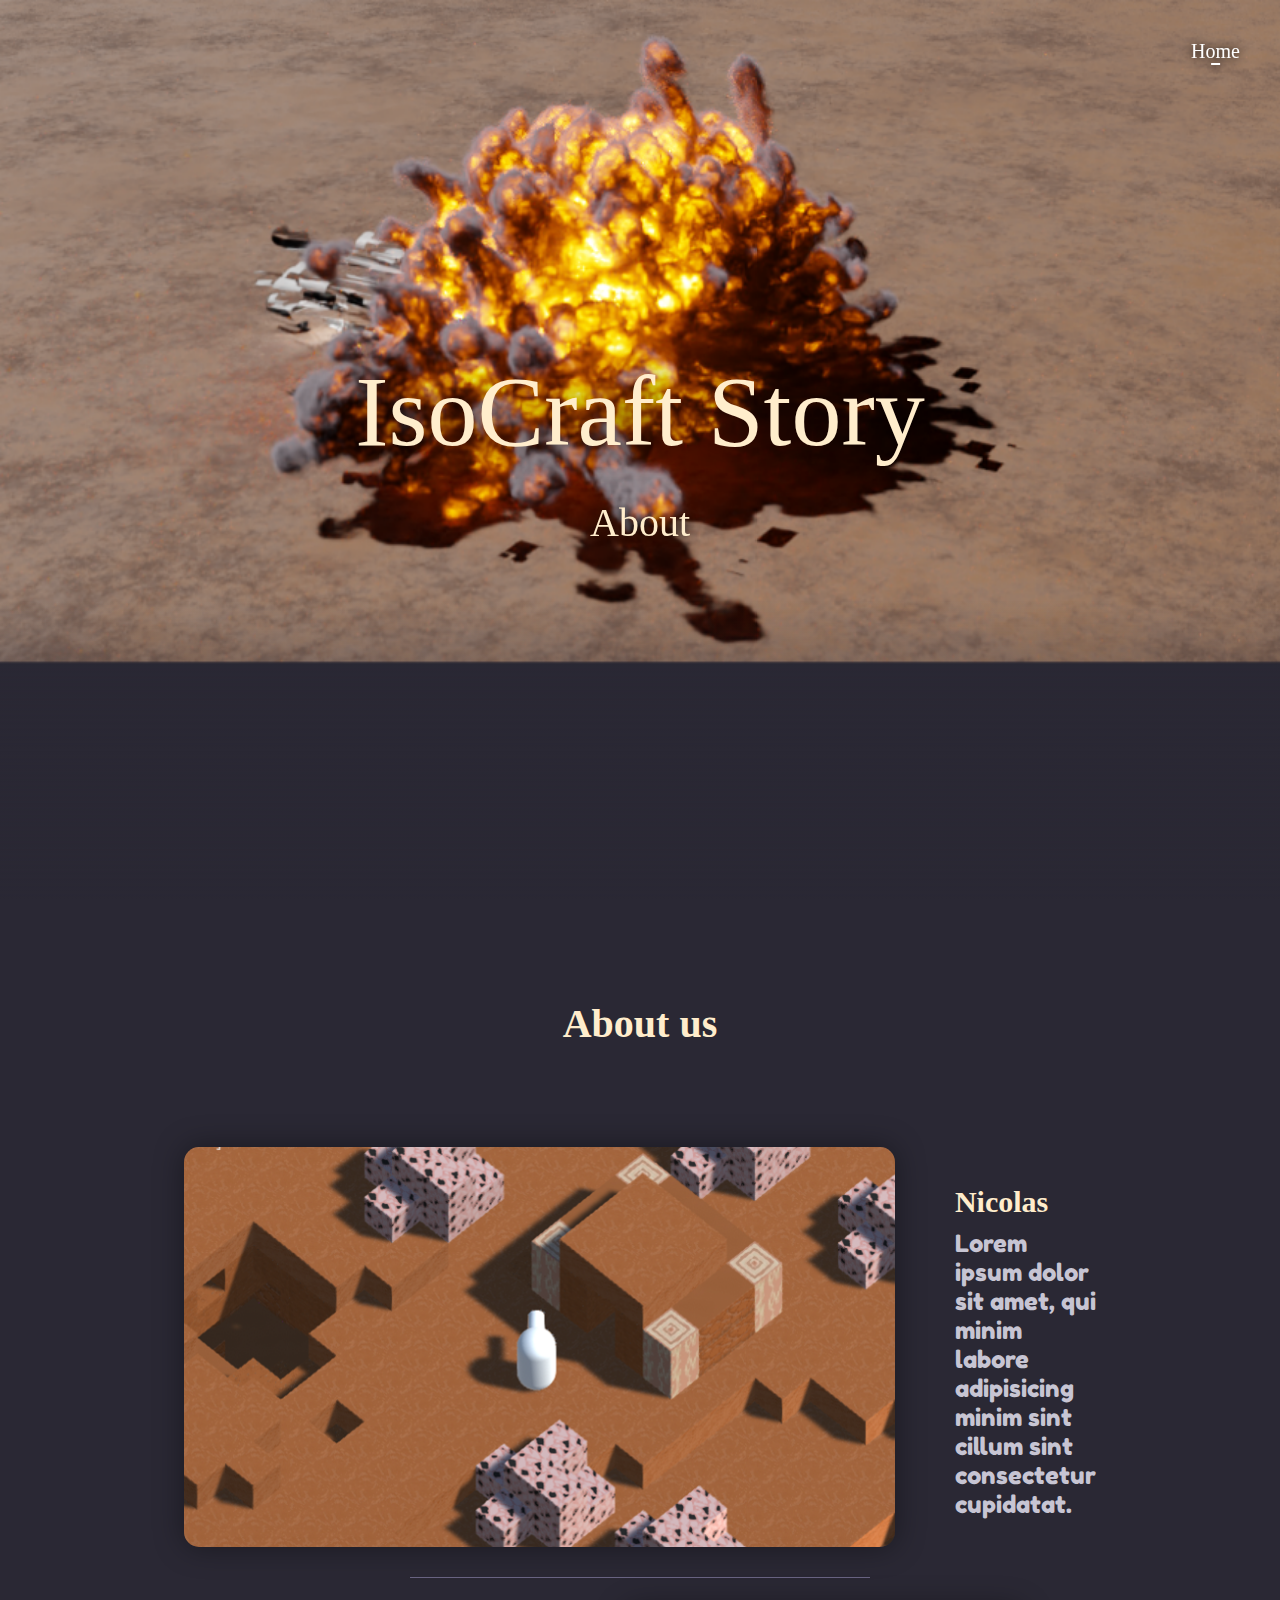
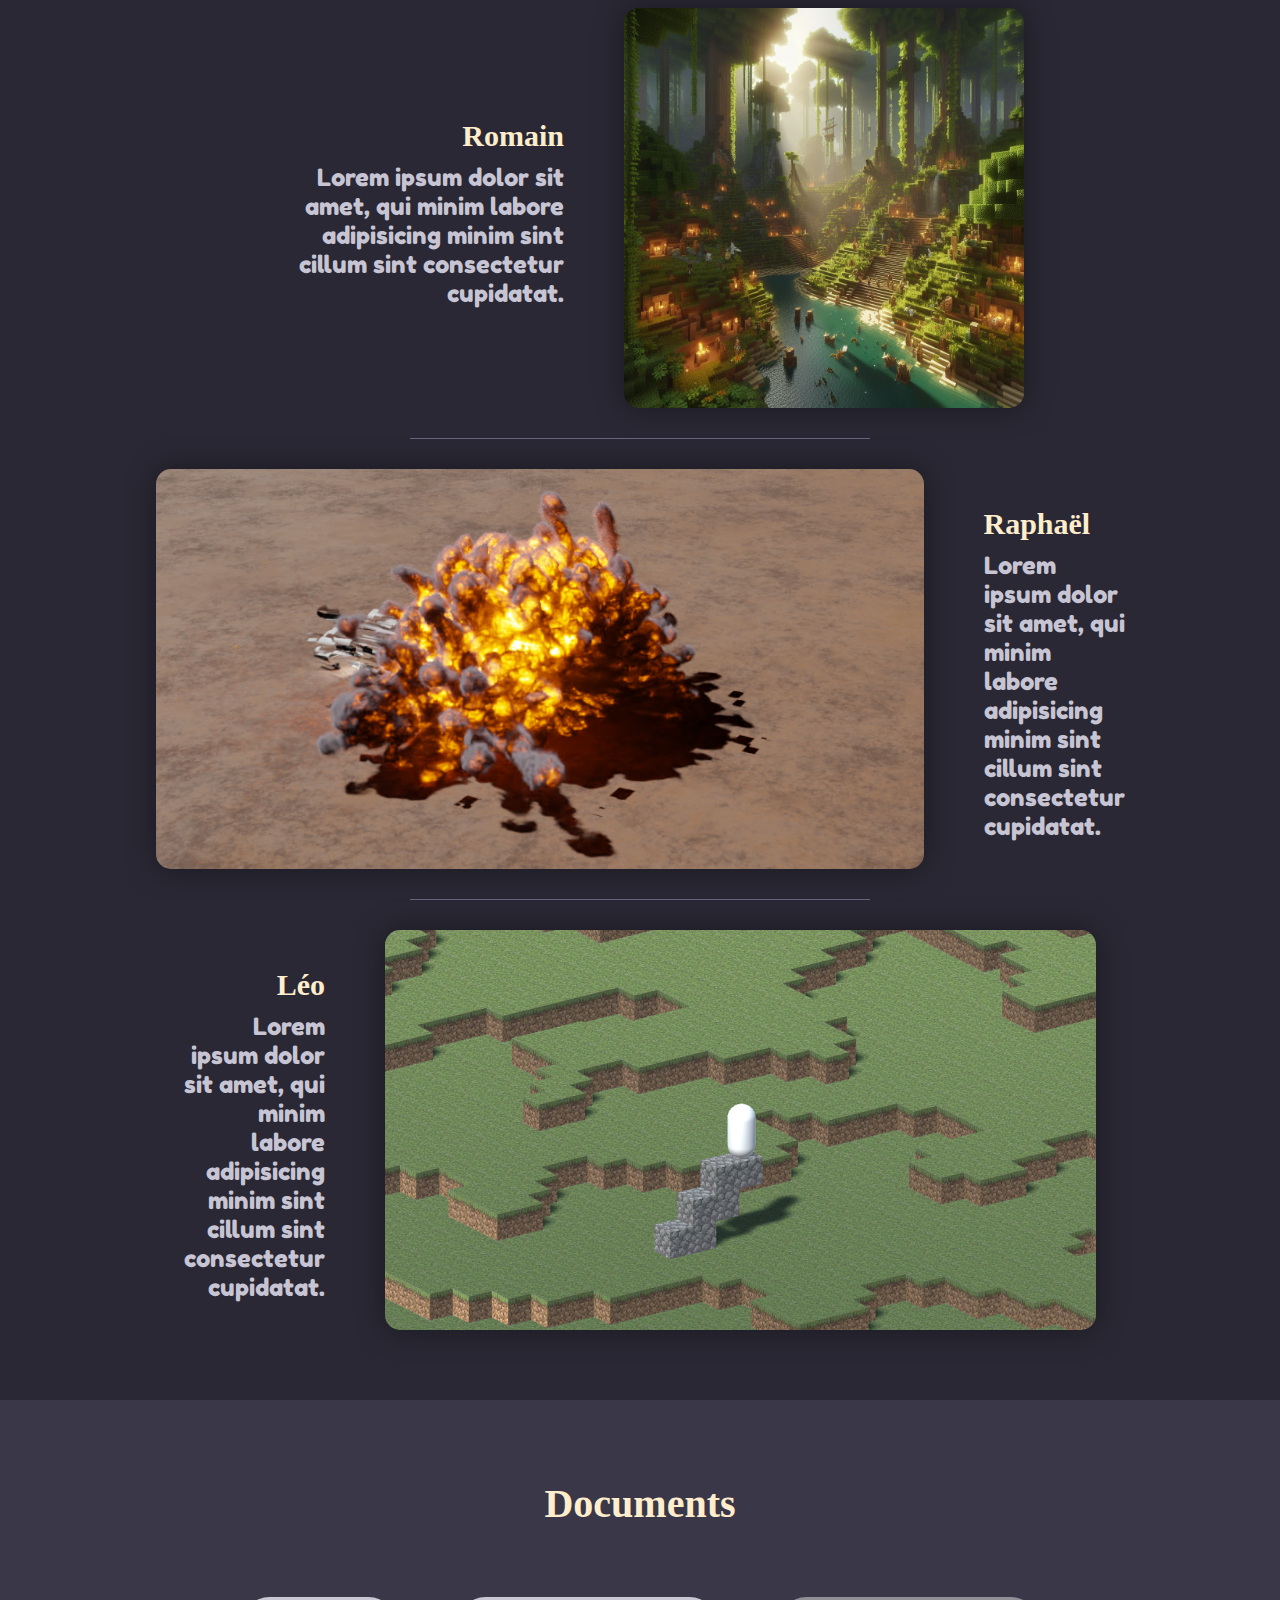
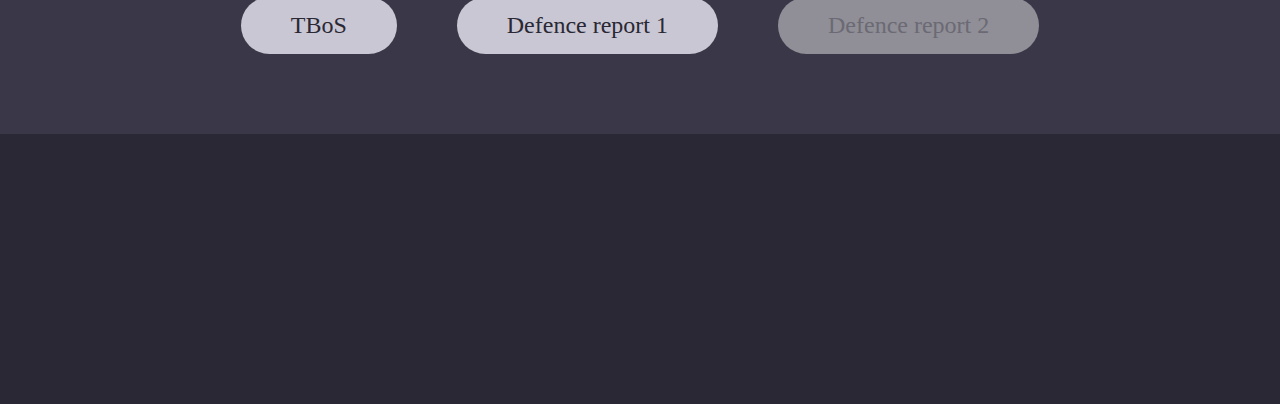
==== about/index.html @ 94fa9773 "BETA 0.1 - added About, visual enhancements" ====
<html>
	<head>
		<title>IsoCraft Story - About</title>
		<script src="../script.js?v=B0.1"></script>
		<link rel="stylesheet" href="../style.css?v=B0.1">
	</head>
	
	<body onload="javascript:init()">
		<div id="title">
			<h1>IsoCraft Story</h1>
			<h2>About</h2>
			<div id="slide">
				<div id="left"><img src="../images/cutscene.png"></div>
				<div id="right"></div>
			</div>
		</div>
		<div id="menu">
			<a href="..">Home</a>
		</div>
		<div id="main">
			<div id="slide-cover"></div>
			<h3>About us</h3>
			<div class="flex">
				<div><img src="../images/isofight.png"></div>
				<p><strong>Nicolas</strong>Lorem ipsum dolor sit amet, qui minim labore adipisicing minim sint cillum sint consectetur cupidatat.</p>
			</div>
			<div class="line"></div>
			<div class="flex">
				<p class="right"><strong>Romain</strong>Lorem ipsum dolor sit amet, qui minim labore adipisicing minim sint cillum sint consectetur cupidatat.</p>
				<div><img src="../images/oakboka.png"></div>
			</div>
			<div class="line"></div>
			<div class="flex">
				<div><img src="../images/cutscene.png"></div>
				<p><strong>Raphaël</strong>Lorem ipsum dolor sit amet, qui minim labore adipisicing minim sint cillum sint consectetur cupidatat.</p>
			</div>
			<div class="line"></div>
			<div class="flex">
				<p class="right"><strong>Léo</strong>Lorem ipsum dolor sit amet, qui minim labore adipisicing minim sint cillum sint consectetur cupidatat.</p>
				<div><img src="../images/surface.png"></div>
			</div>

			<div class="lighter">
				<h4>Documents</h4>
				<div class="flex">
					<a href="../documents/tbos.pdf" class="button">TBoS</a>
					<a href="../documents/defense1.pdf" class="button">Defence report 1</a>
					<a href="../documents/defense1.pdf" class="button disabled">Defence report 2</a>
				</div>
			</div>

			<div id="margin"></div>
		</div>
	</body>
</html>
---- style.css ----
@font-face {
	font-family: "times";
	src: url("fonts/times new roman.ttf");
}

@font-face {
	font-family: "black";
	src: url("fonts/Rounds Black.otf");
}

@font-face {
	font-family: "fredoka";
	src: url("fonts/FredokaOne-Regular.ttf");
}

html, body {
	margin: 0;
	padding: 0;
	width: 100%;
	height: 100%;

	background-color: #2a2834;
	color: #ffedcc;
}

body {
	position: absolute;
	z-index: -2;
}

#title {
	position: relative;
	display: flex;
	flex-direction: column;
	align-items: center;
	justify-content: center;
	gap: 30px;

	width: var(--W);
	height: var(--H);
}

#slide {
	position: fixed;
	z-index: -1;
	top: 0;
	left: 0;

	display: flex;
	width: 100%;
	height: 100%;
}

#left, #right {
	width: 100%;
	flex-shrink: 0;
}

#slide img {
	width: 100%;
}

#slide-cover {
	position: relative;
	width: var(--W);
	height: 300px;
	top: 0;
	left: 0;
	transform: translate(calc(0px - var(--margin)), calc(-50px - 100%));

	background-image: linear-gradient(rgba(0, 0, 0, 0), #2a2834);
}

#bank {
	display: none;
}

h1, h2 {
	margin: 0;

	text-align: center;
	font-weight: 100;
}

h1 {
	filter: drop-shadow(0 0 20px black);

	font-family: "black";
	font-size: 100px;
}

h2 {
	filter: drop-shadow(0 0 5px black);

	font-family: "times";
	font-size: 40px;
}

#menu {
	filter: drop-shadow(0 0 5px black);

	position: fixed;
	top: 0;
	right: 0;

	display: flex;
	gap: 40px;

	margin: 40px;
}

#menu>a {
	display: block;

	font-family: "black";
	font-size: 20px;

	color: white;
	text-decoration: none;
}

#menu>a::after {
	position: relative;
	display: block;
	left: 50%;
	bottom: 0;
	transform: translateX(-50%);

	transition: 0.25s width ease-out;
	content: "";
	border-bottom: 2px solid white;
	width: 20%;
}

#menu>a:hover::after {
	width: 80%;
}

#menu>a:active::after {
	width: 100%;
}

#main {
	position: absolute;

	width: calc(100% - calc(var(--margin) * 2));
	min-height: var(--H);
	padding: 50px var(--margin);

	background-color: #2a2834;
}

.lighter {
	width: calc(100% + calc(var(--margin) * 2));
	margin: 70px 0;
	padding: 80px 0;
	transform: translateX(calc(0px - var(--margin)));

	background-color: #3a3748;
}

h3, h4 {
	font-family: "black";
	font-size: 40px;
	text-align: center;
}

h3 {
	margin: -250px 0 100px 0;
}

h4 {
	margin: 0;
}

#main div.flex {
	display: flex;
	justify-content: center;
	align-items: center;

	gap: 60px;
}

p {
	color: #c7c5d3;
	font-family: "fredoka";
	font-size: 24px;
}

strong {
	display: block;
	width: 100%;
	text-align: left;
	margin: 10px 0;

	font-family: "times";
	font-size: 30px;
	color: #ffedcc;
}

p.right, p.right strong {
	text-align: right;
}

#main div.flex div:has(img) {
	display: flex;
	justify-content: center;

	max-width: -webkit-fill-available;
	flex-shrink: 0;
	overflow: hidden;

	border-radius: 15px;
	box-shadow: 0 0 30px rgba(0, 0, 0, 0.4);
}

#main div.flex img {
	height: 400px;
}

div.line {
	margin: 30px 20%;
	border-bottom: 1px solid #696482;
}

a.button {
	transition: 0.15s border-radius ease-out, 0.07s background-color linear;

	margin-top: 70px;
	padding: 15px 50px;

	border-radius: 30px;
	background-color: #c9c7d3;
	color: #2a2834;

	font-family: "black";
	font-size: 24px;
	text-align: center;
	text-decoration: none;
}

a.button:not(.disabled):hover {
	border-radius: 20px;
	background-color: #e3e2e9;
}

a.button.disabled {
	color: #6b6a74;
	background-color: #908f97;
}

#margin {
	height: 150px;
}
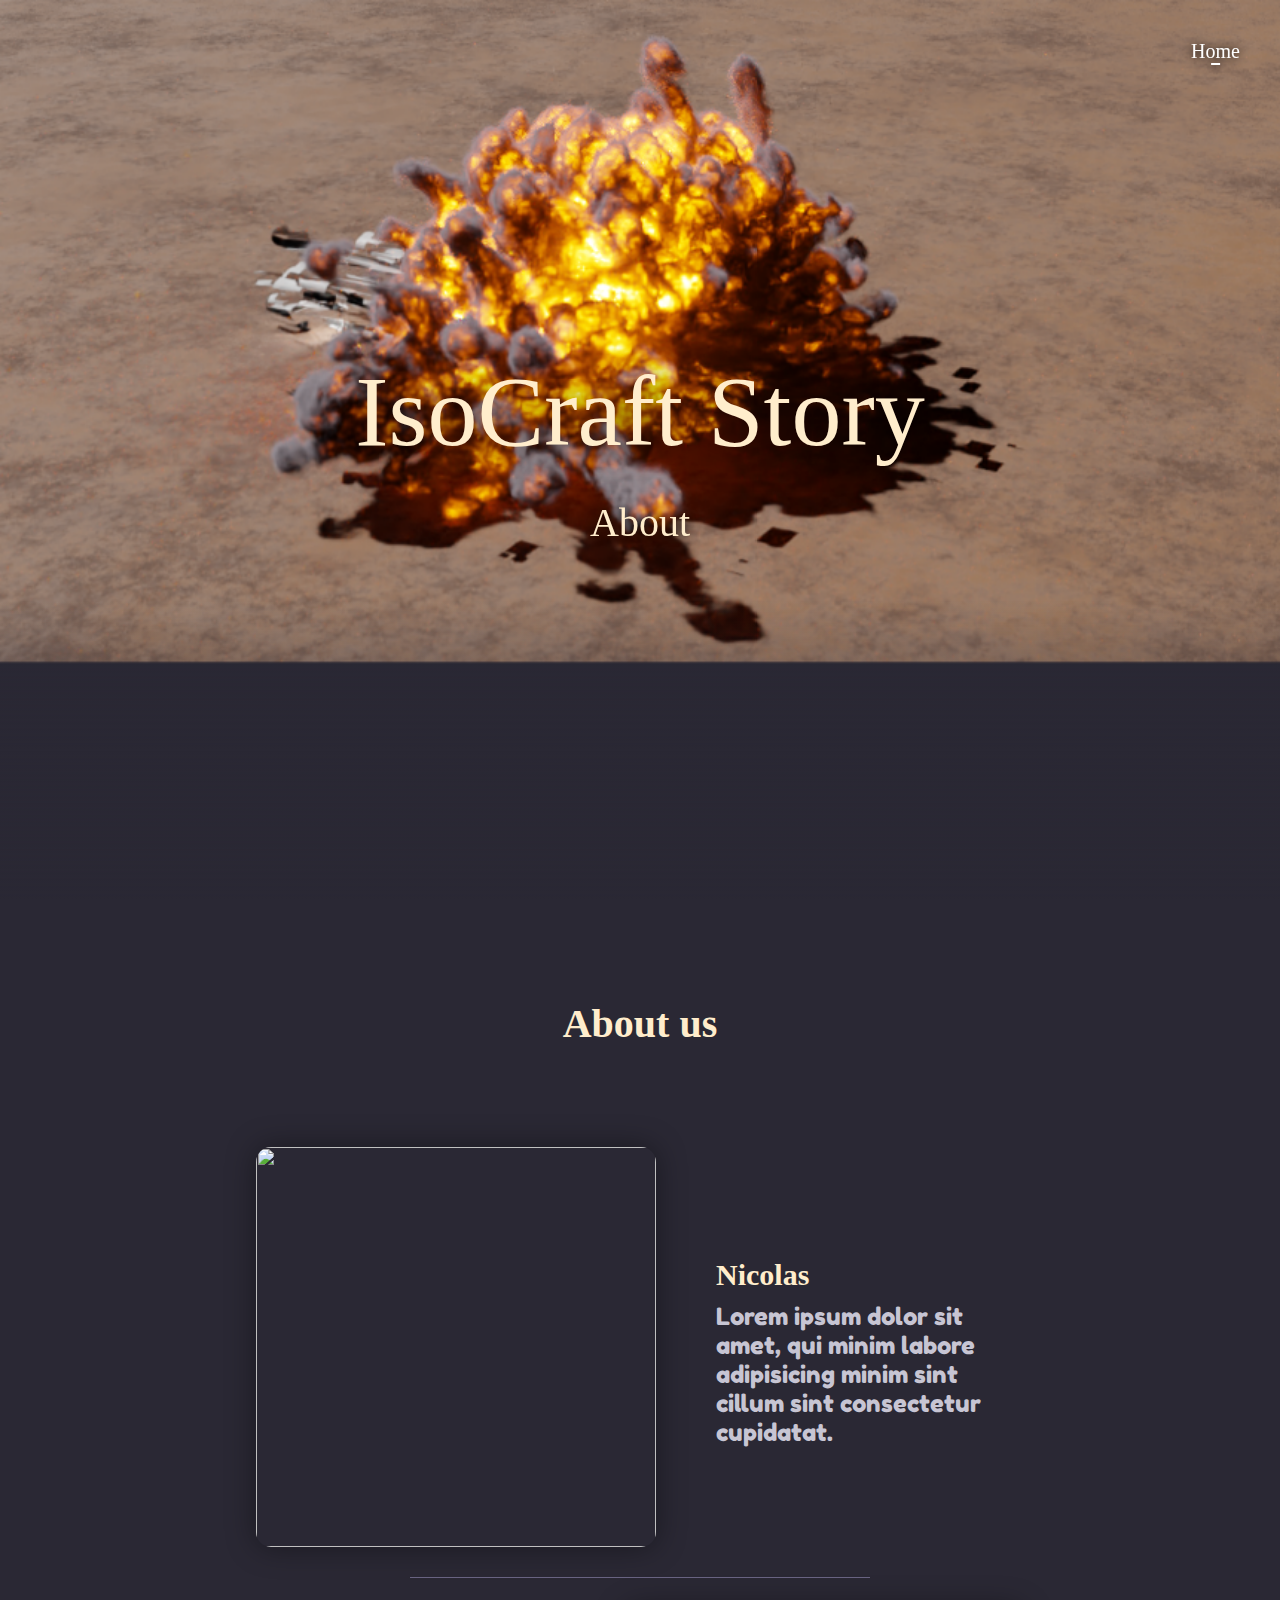
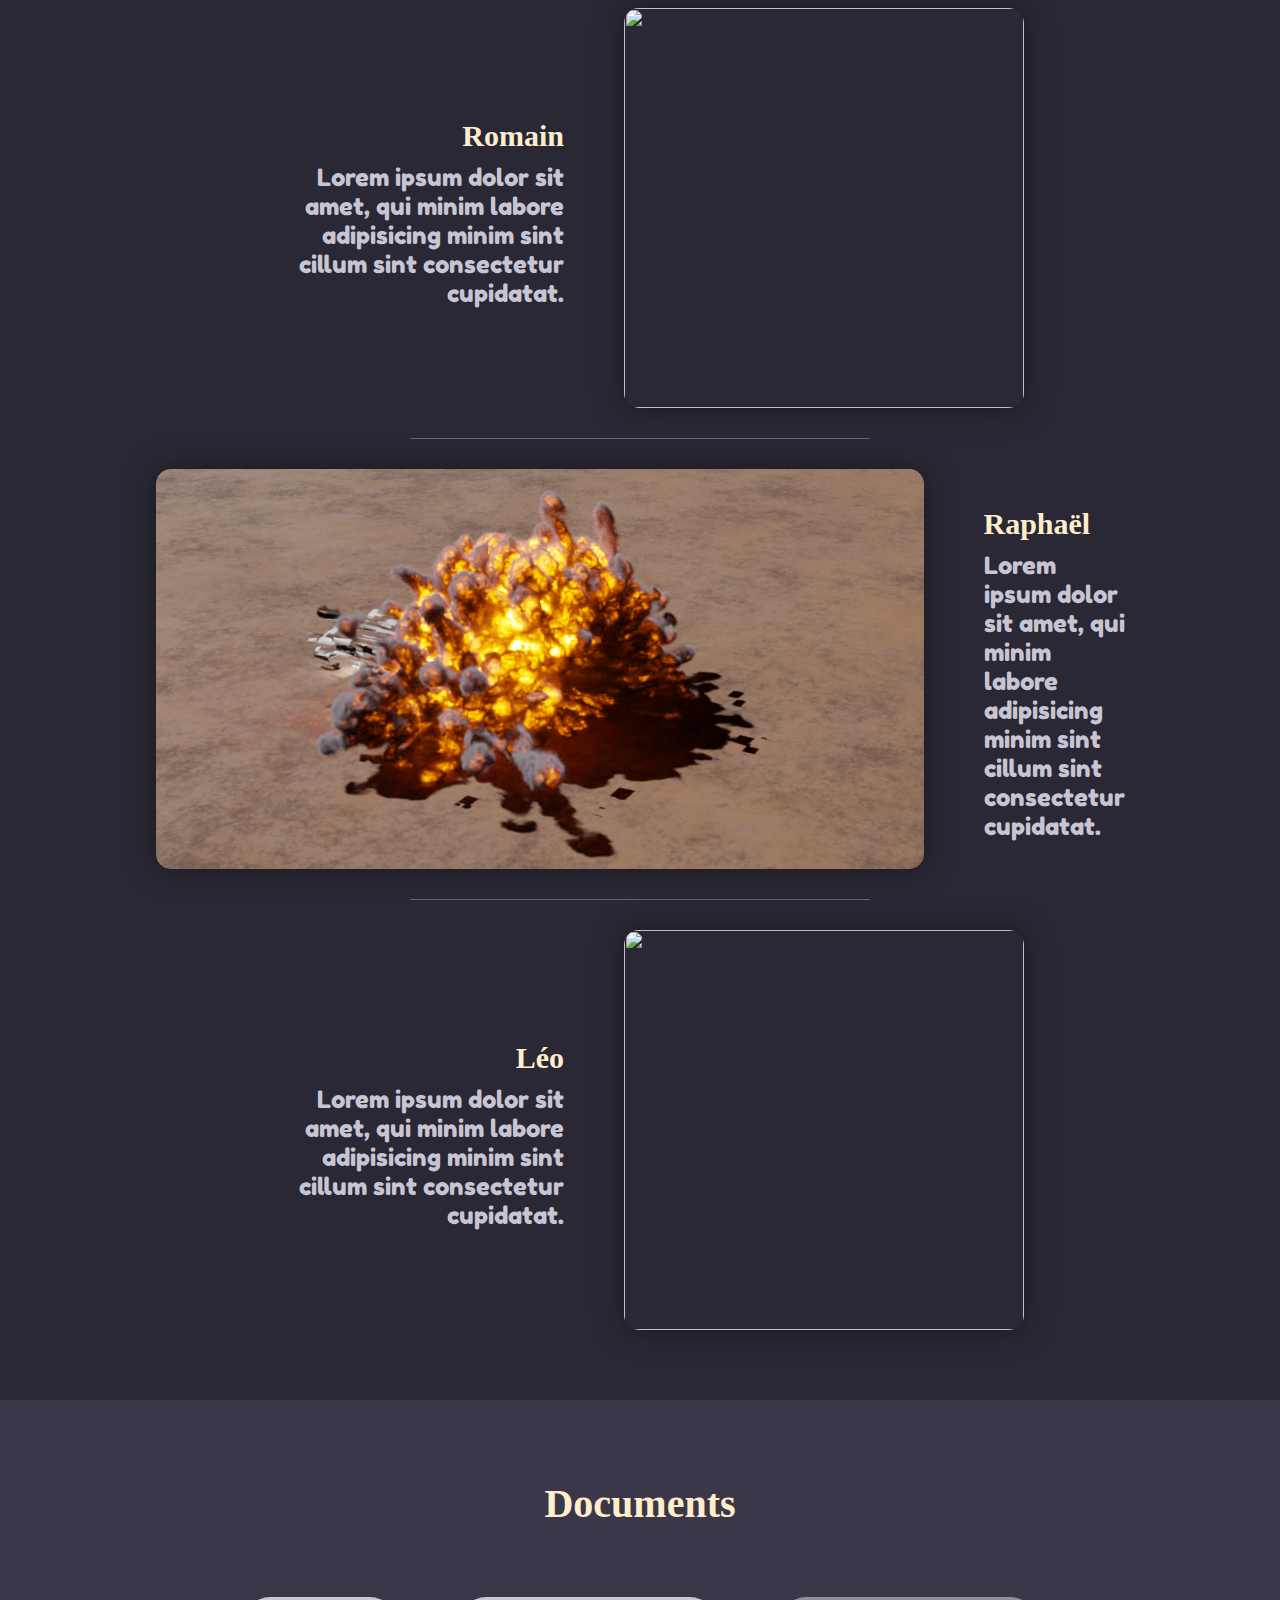
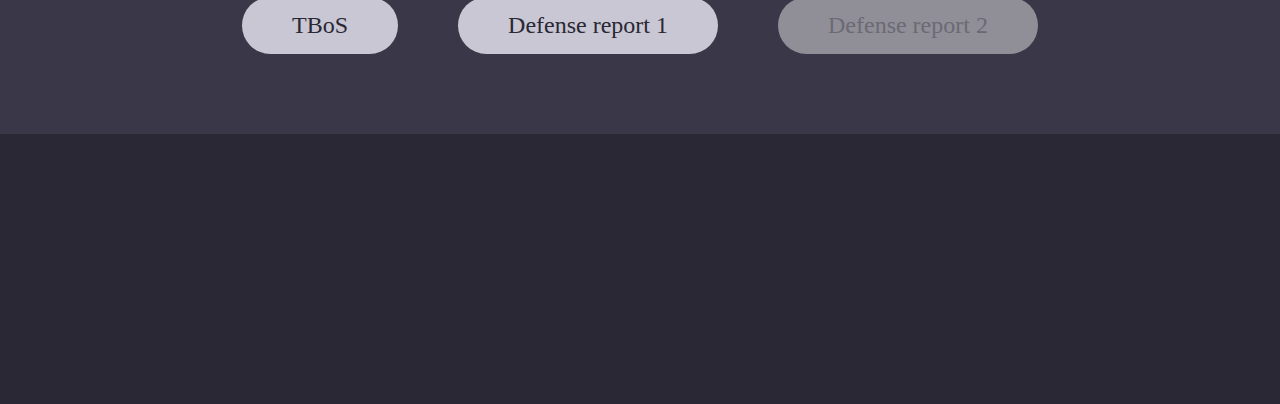
==== commit 088f2a80: "New images, text" ====
--- a/about/index.html
+++ b/about/index.html
@@ -44,8 +44,8 @@
 				<h4>Documents</h4>
 				<div class="flex">
 					<a href="../documents/tbos.pdf" class="button">TBoS</a>
-					<a href="../documents/defense1.pdf" class="button">Defence report 1</a>
-					<a href="../documents/defense1.pdf" class="button disabled">Defence report 2</a>
+					<a href="../documents/defense1.pdf" class="button">Defense report 1</a>
+					<a class="button disabled">Defense report 2</a>
 				</div>
 			</div>
 
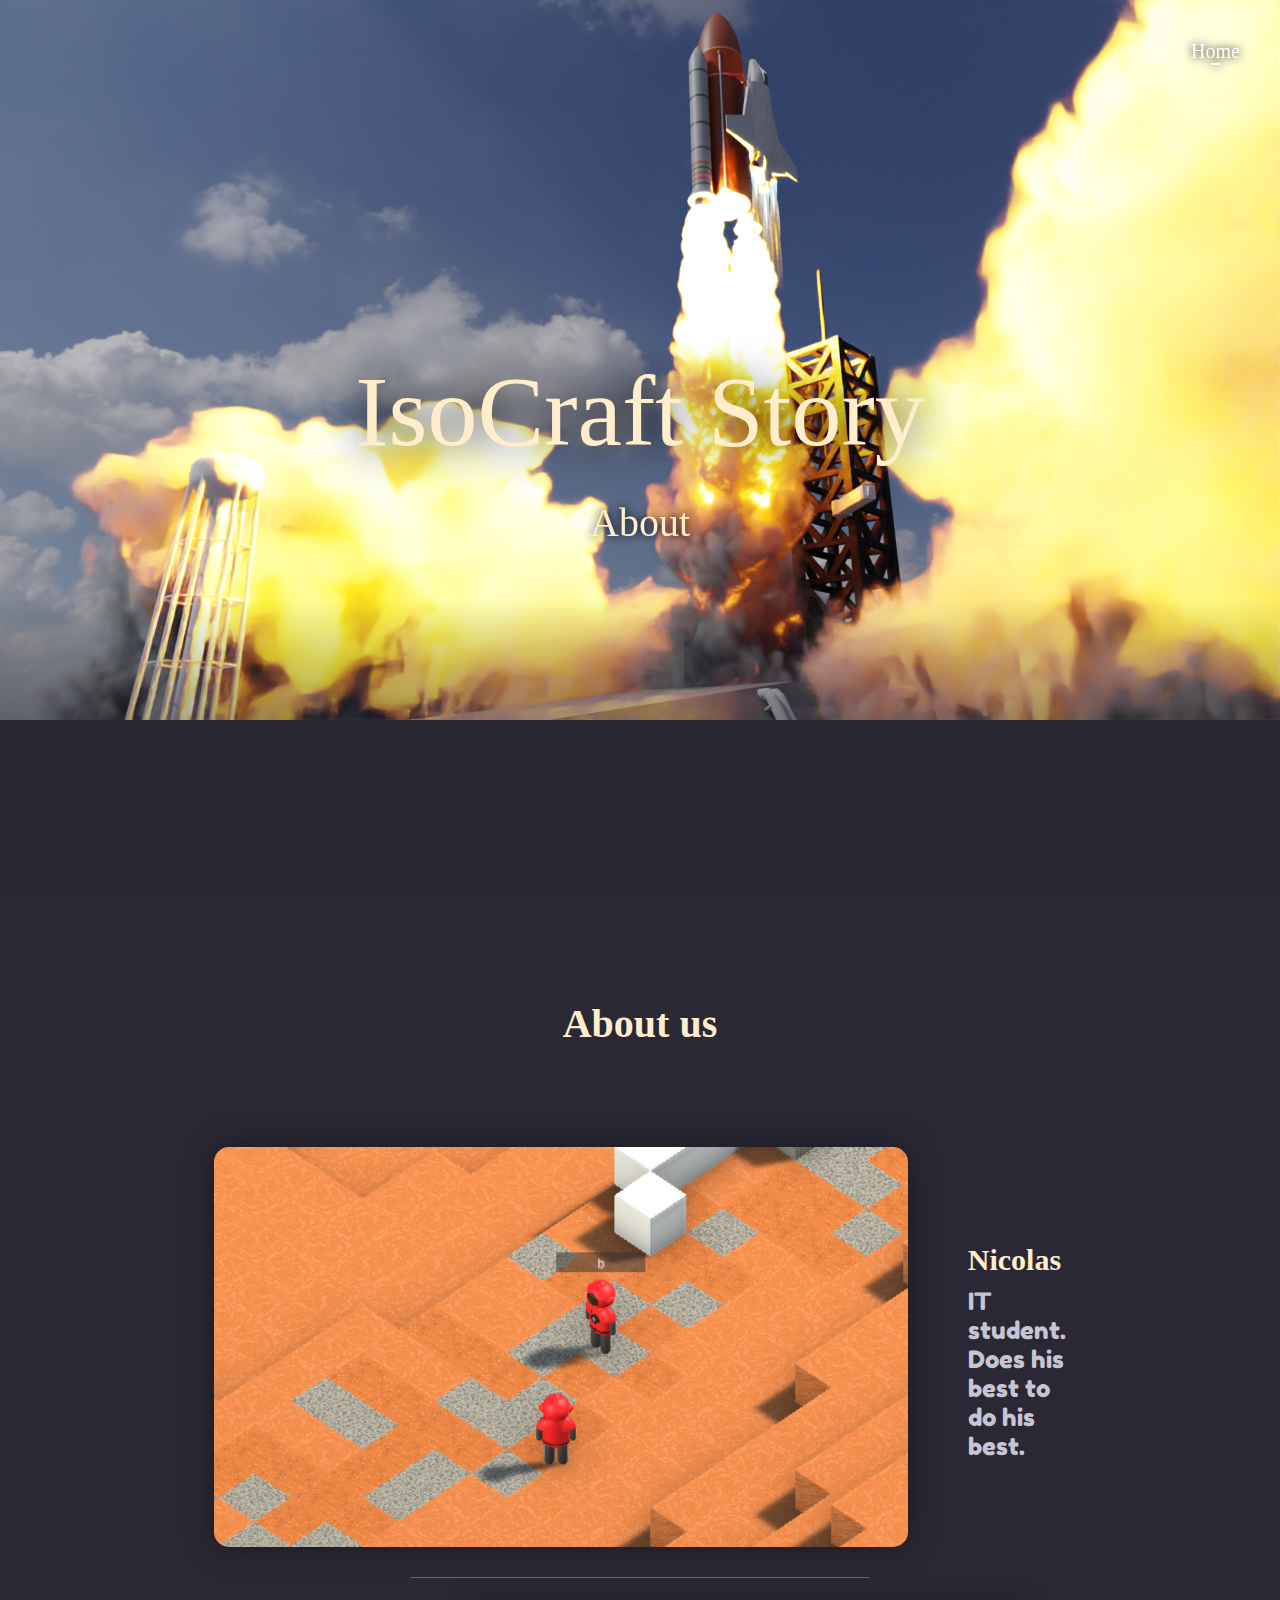
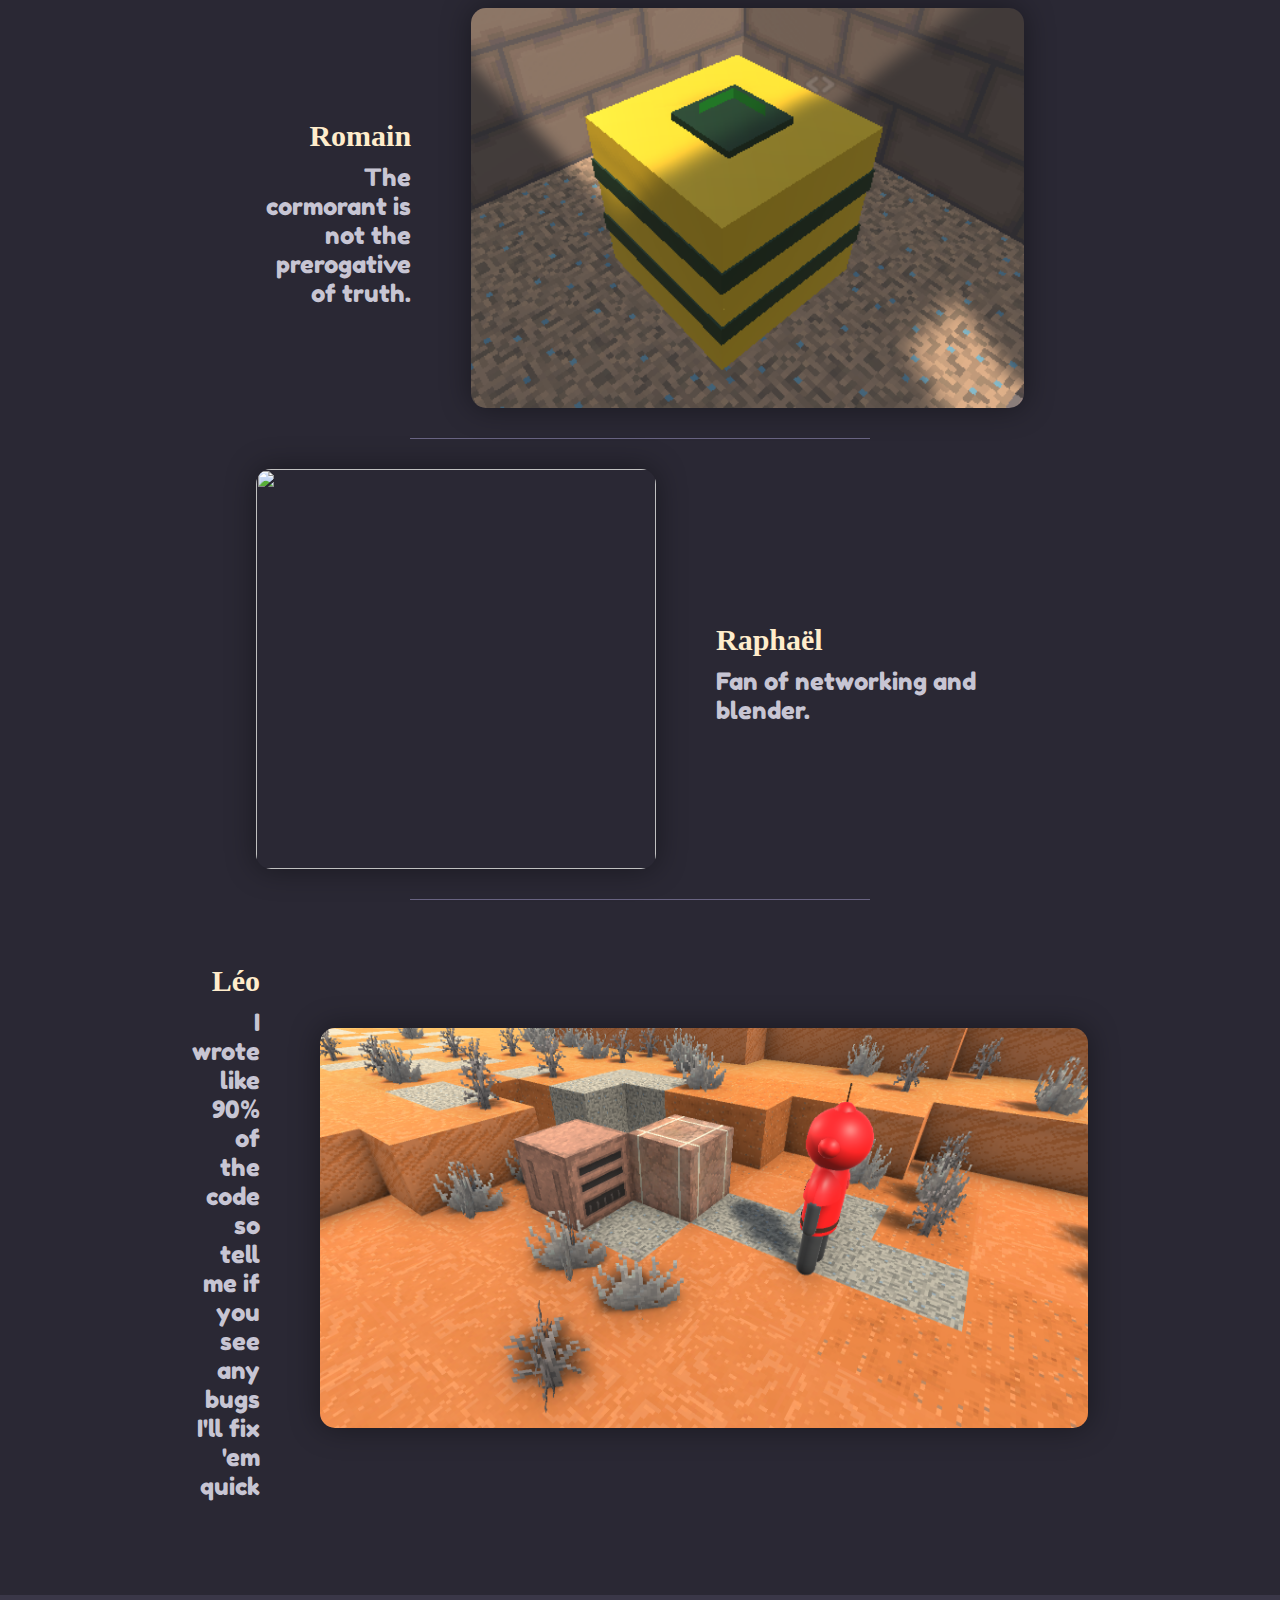
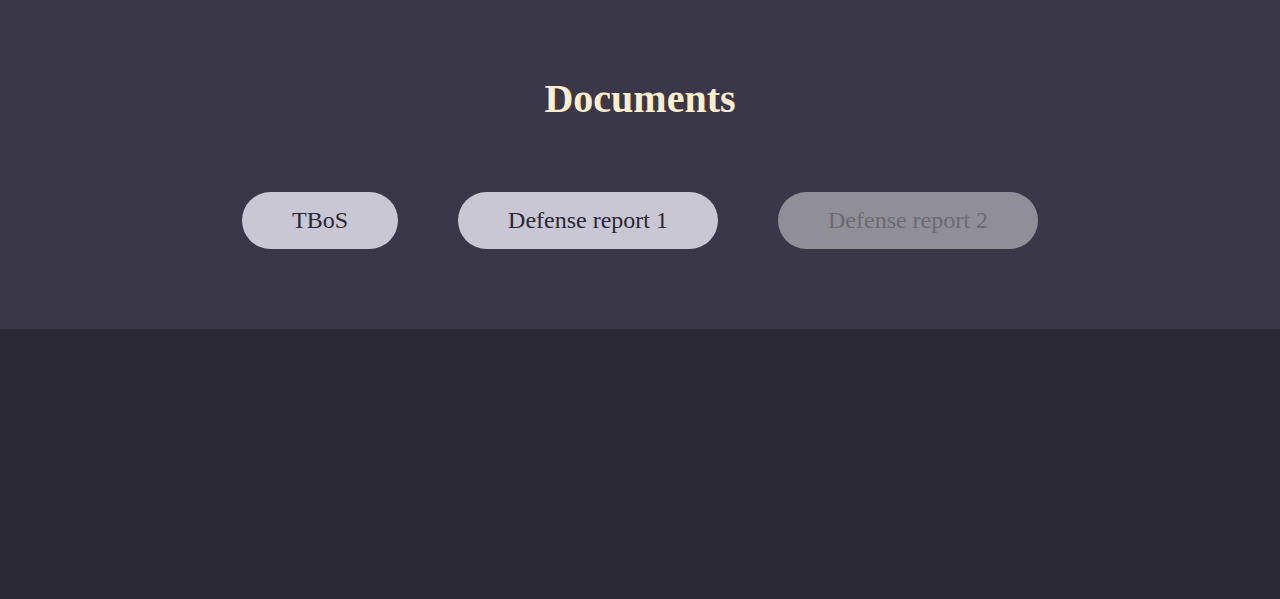
==== commit 415d3fb5: "Added last members descriptions, version bump" ====
--- a/about/index.html
+++ b/about/index.html
@@ -1,8 +1,8 @@
 <html>
 	<head>
 		<title>IsoCraft Story - About</title>
-		<script src="../script.js?v=B0.1"></script>
-		<link rel="stylesheet" href="../style.css?v=B0.1">
+		<script src="../script.js?v=B0.2.1.1"></script>
+		<link rel="stylesheet" href="../style.css?v=B0.2.1.1">
 	</head>
 	
 	<body onload="javascript:init()">
@@ -10,7 +10,7 @@
 			<h1>IsoCraft Story</h1>
 			<h2>About</h2>
 			<div id="slide">
-				<div id="left"><img src="../images/cutscene.png"></div>
+				<div id="left"><img src="../images/liftoff.png"></div>
 				<div id="right"></div>
 			</div>
 		</div>
@@ -21,23 +21,23 @@
 			<div id="slide-cover"></div>
 			<h3>About us</h3>
 			<div class="flex">
-				<div><img src="../images/isofight.png"></div>
-				<p><strong>Nicolas</strong>Lorem ipsum dolor sit amet, qui minim labore adipisicing minim sint cillum sint consectetur cupidatat.</p>
+				<div><img src="../images/multi.png"></div>
+				<p><strong>Nicolas</strong>IT student. Does his best to do his best.</p>
 			</div>
 			<div class="line"></div>
 			<div class="flex">
-				<p class="right"><strong>Romain</strong>Lorem ipsum dolor sit amet, qui minim labore adipisicing minim sint cillum sint consectetur cupidatat.</p>
-				<div><img src="../images/oakboka.png"></div>
+				<p class="right"><strong>Romain</strong>The cormorant is not the prerogative of truth.</p>
+				<div><img src="../images/chest.png"></div>
 			</div>
 			<div class="line"></div>
 			<div class="flex">
-				<div><img src="../images/cutscene.png"></div>
-				<p><strong>Raphaël</strong>Lorem ipsum dolor sit amet, qui minim labore adipisicing minim sint cillum sint consectetur cupidatat.</p>
+				<div><img src="../images/crash.png"></div>
+				<p><strong>Raphaël</strong>Fan of networking and blender.</p>
 			</div>
 			<div class="line"></div>
 			<div class="flex">
-				<p class="right"><strong>Léo</strong>Lorem ipsum dolor sit amet, qui minim labore adipisicing minim sint cillum sint consectetur cupidatat.</p>
-				<div><img src="../images/surface.png"></div>
+				<p class="right"><strong>Léo</strong>I wrote like 90% of the code so tell me if you see any bugs I'll fix 'em quick</p>
+				<div><img src="../images/craft.png"></div>
 			</div>
 
 			<div class="lighter">
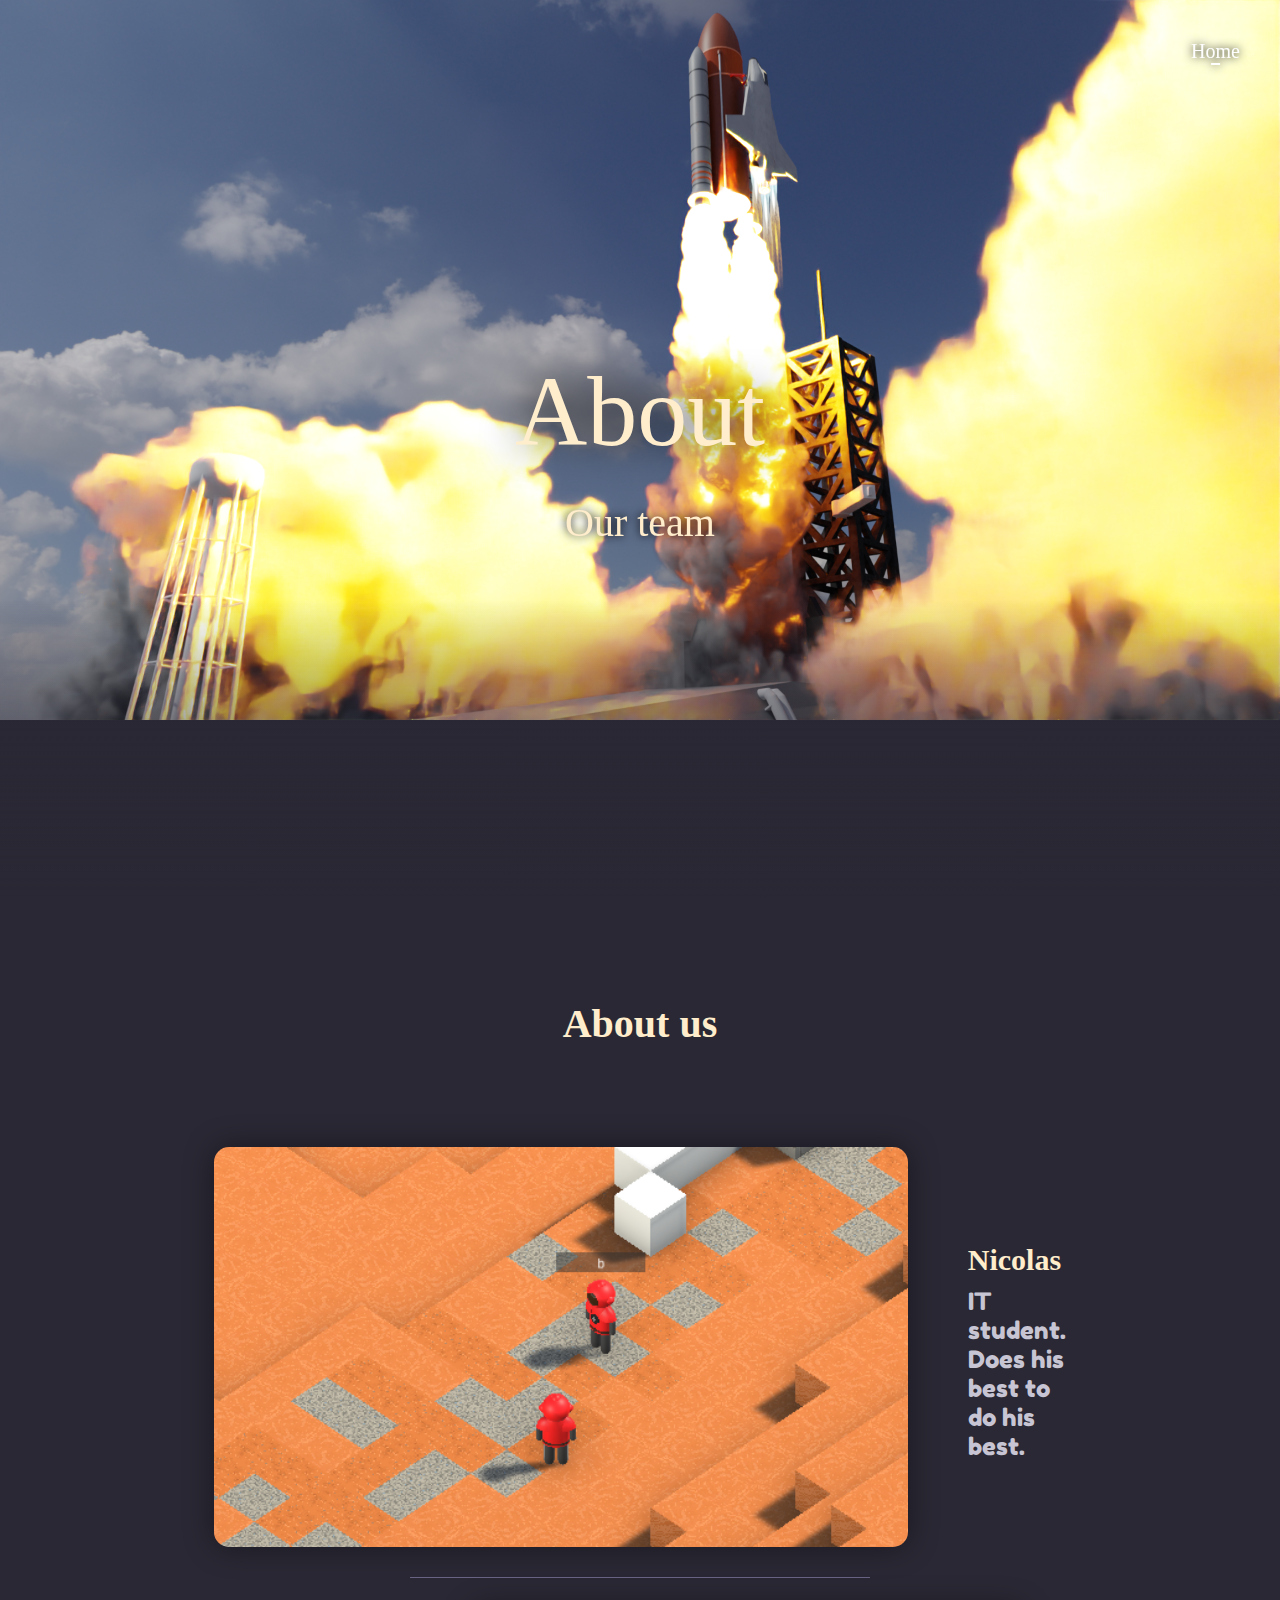
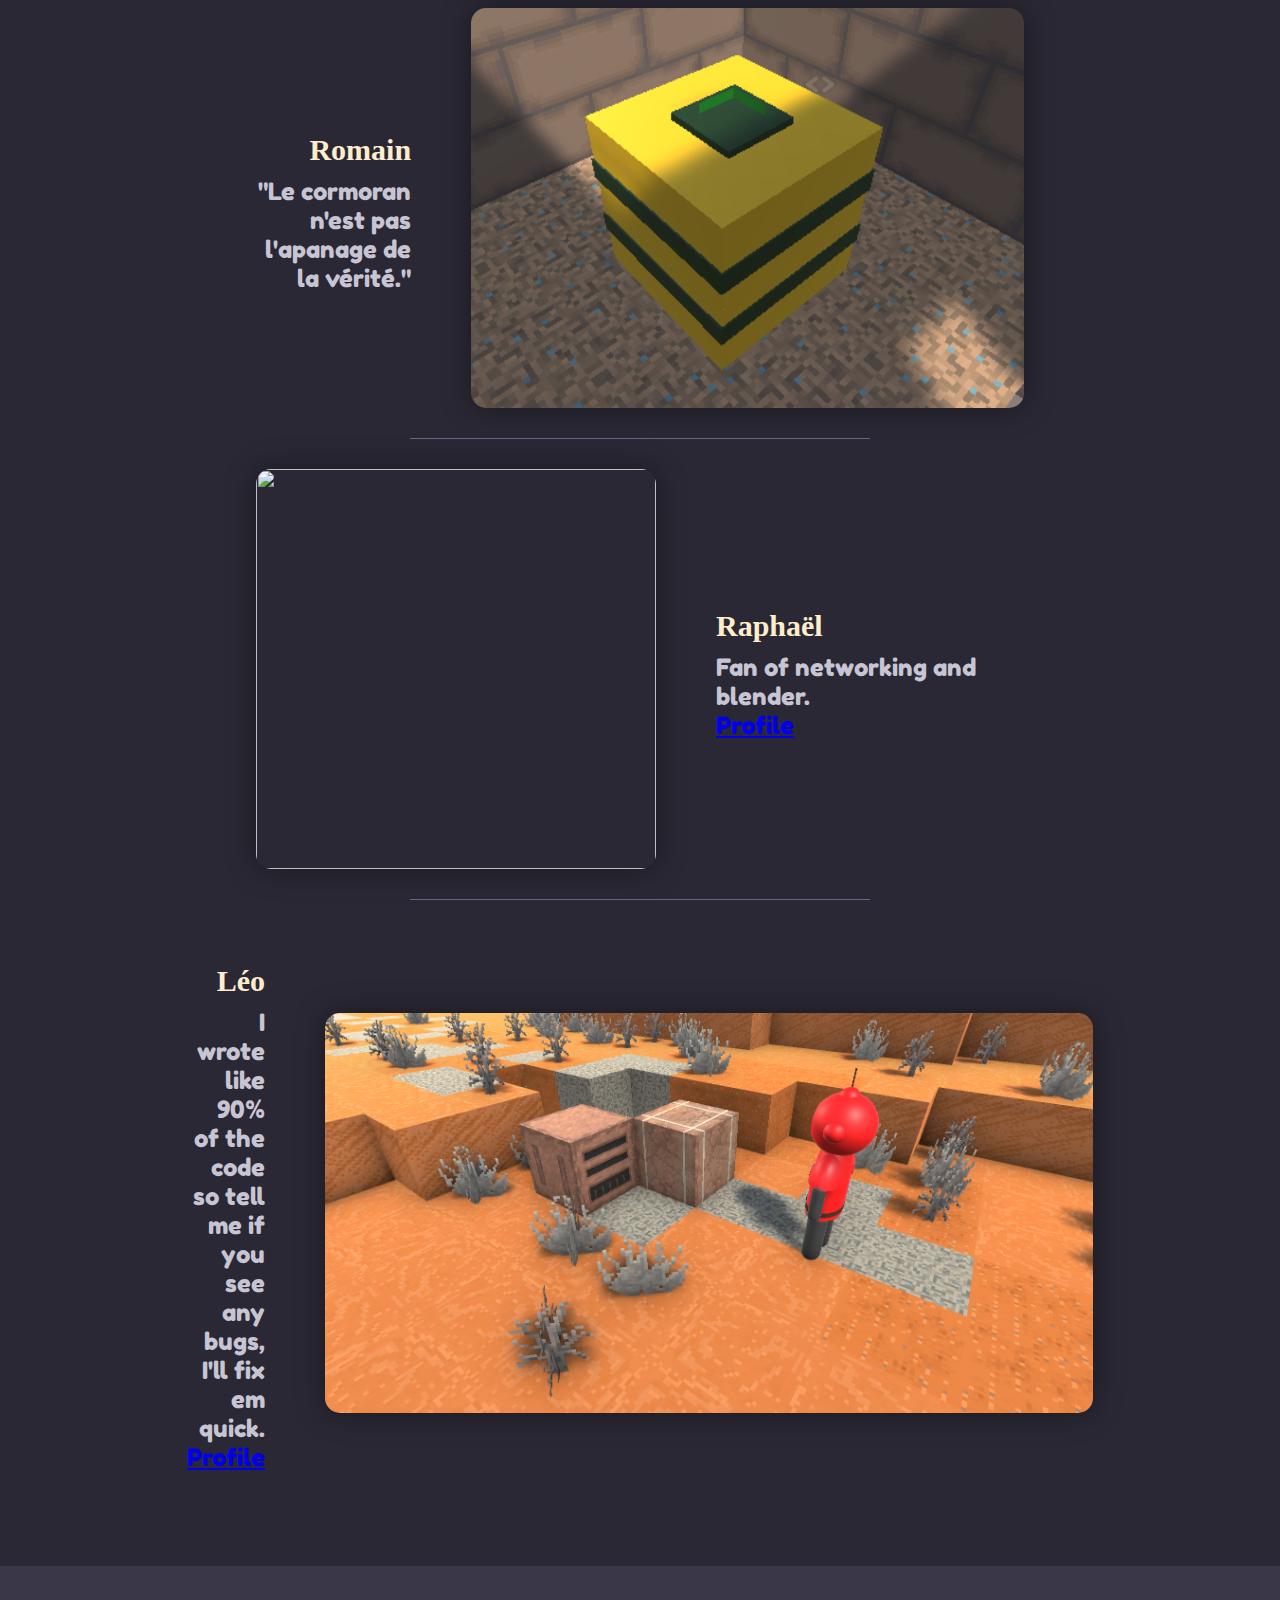
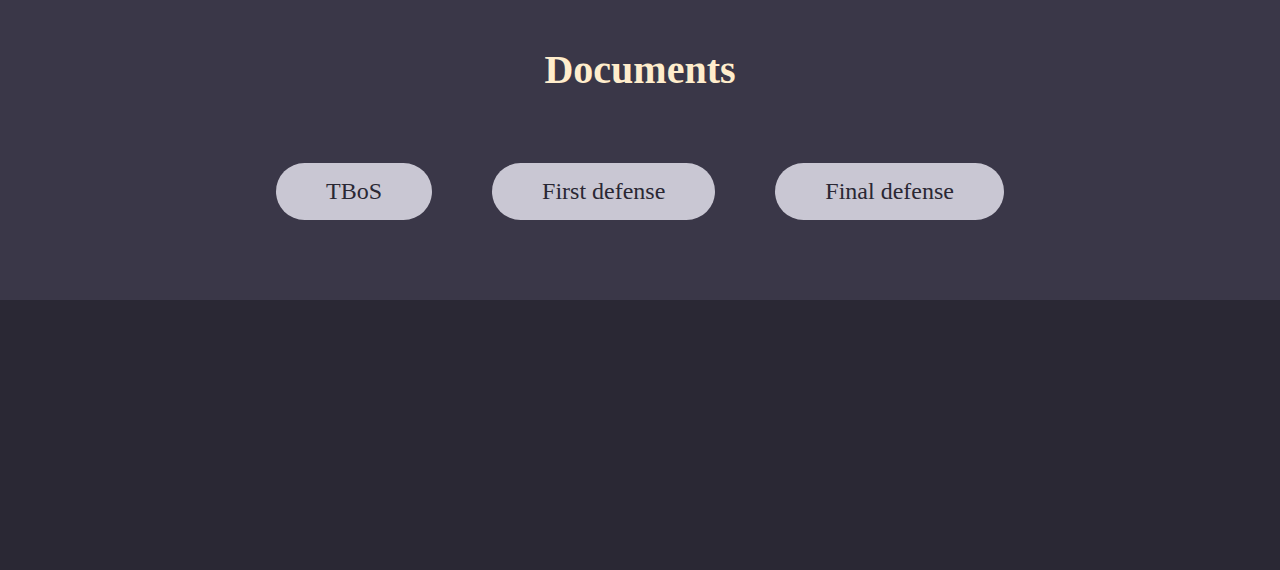
==== commit 17dda39d: "Build script bug fixes, edited version" ====
--- a/about/index.html
+++ b/about/index.html
@@ -1,14 +1,14 @@
 <html>
 	<head>
 		<title>IsoCraft Story - About</title>
-		<script src="../script.js?v=B0.2.1.1"></script>
-		<link rel="stylesheet" href="../style.css?v=B0.2.1.1">
+		<script src="../script.js?v=B0.2.3"></script>
+		<link rel="stylesheet" href="../style.css?v=B0.2.3">
 	</head>
-	
+
 	<body onload="javascript:init()">
 		<div id="title">
-			<h1>IsoCraft Story</h1>
-			<h2>About</h2>
+			<h1>About</h1>
+			<h2>Our team</h2>
 			<div id="slide">
 				<div id="left"><img src="../images/liftoff.png"></div>
 				<div id="right"></div>
@@ -26,17 +26,17 @@
 			</div>
 			<div class="line"></div>
 			<div class="flex">
-				<p class="right"><strong>Romain</strong>The cormorant is not the prerogative of truth.</p>
+				<p class="right"><strong>Romain</strong>"Le cormoran n'est pas l'apanage de la vérité."</p>
 				<div><img src="../images/chest.png"></div>
 			</div>
 			<div class="line"></div>
 			<div class="flex">
 				<div><img src="../images/crash.png"></div>
-				<p><strong>Raphaël</strong>Fan of networking and blender.</p>
+				<p><strong>Raphaël</strong>Fan of networking and blender.<br /><a href="github.com/RaphoufouLeFou">Profile</a></p>
 			</div>
 			<div class="line"></div>
 			<div class="flex">
-				<p class="right"><strong>Léo</strong>I wrote like 90% of the code so tell me if you see any bugs I'll fix 'em quick</p>
+				<p class="right"><strong>Léo</strong>I wrote like 90% of the code so tell me if you see any bugs, I'll fix em quick.<br /><a href="github.com/d-002">Profile</a></p>
 				<div><img src="../images/craft.png"></div>
 			</div>
 
@@ -44,8 +44,8 @@
 				<h4>Documents</h4>
 				<div class="flex">
 					<a href="../documents/tbos.pdf" class="button">TBoS</a>
-					<a href="../documents/defense1.pdf" class="button">Defense report 1</a>
-					<a class="button disabled">Defense report 2</a>
+					<a href="../documents/defense1.pdf" class="button">First defense</a>
+					<a href="../documents/defense2.pdf" class="button">Final defense</a>
 				</div>
 			</div>
 
@@ -53,3 +53,5 @@
 		</div>
 	</body>
 </html>
+
+
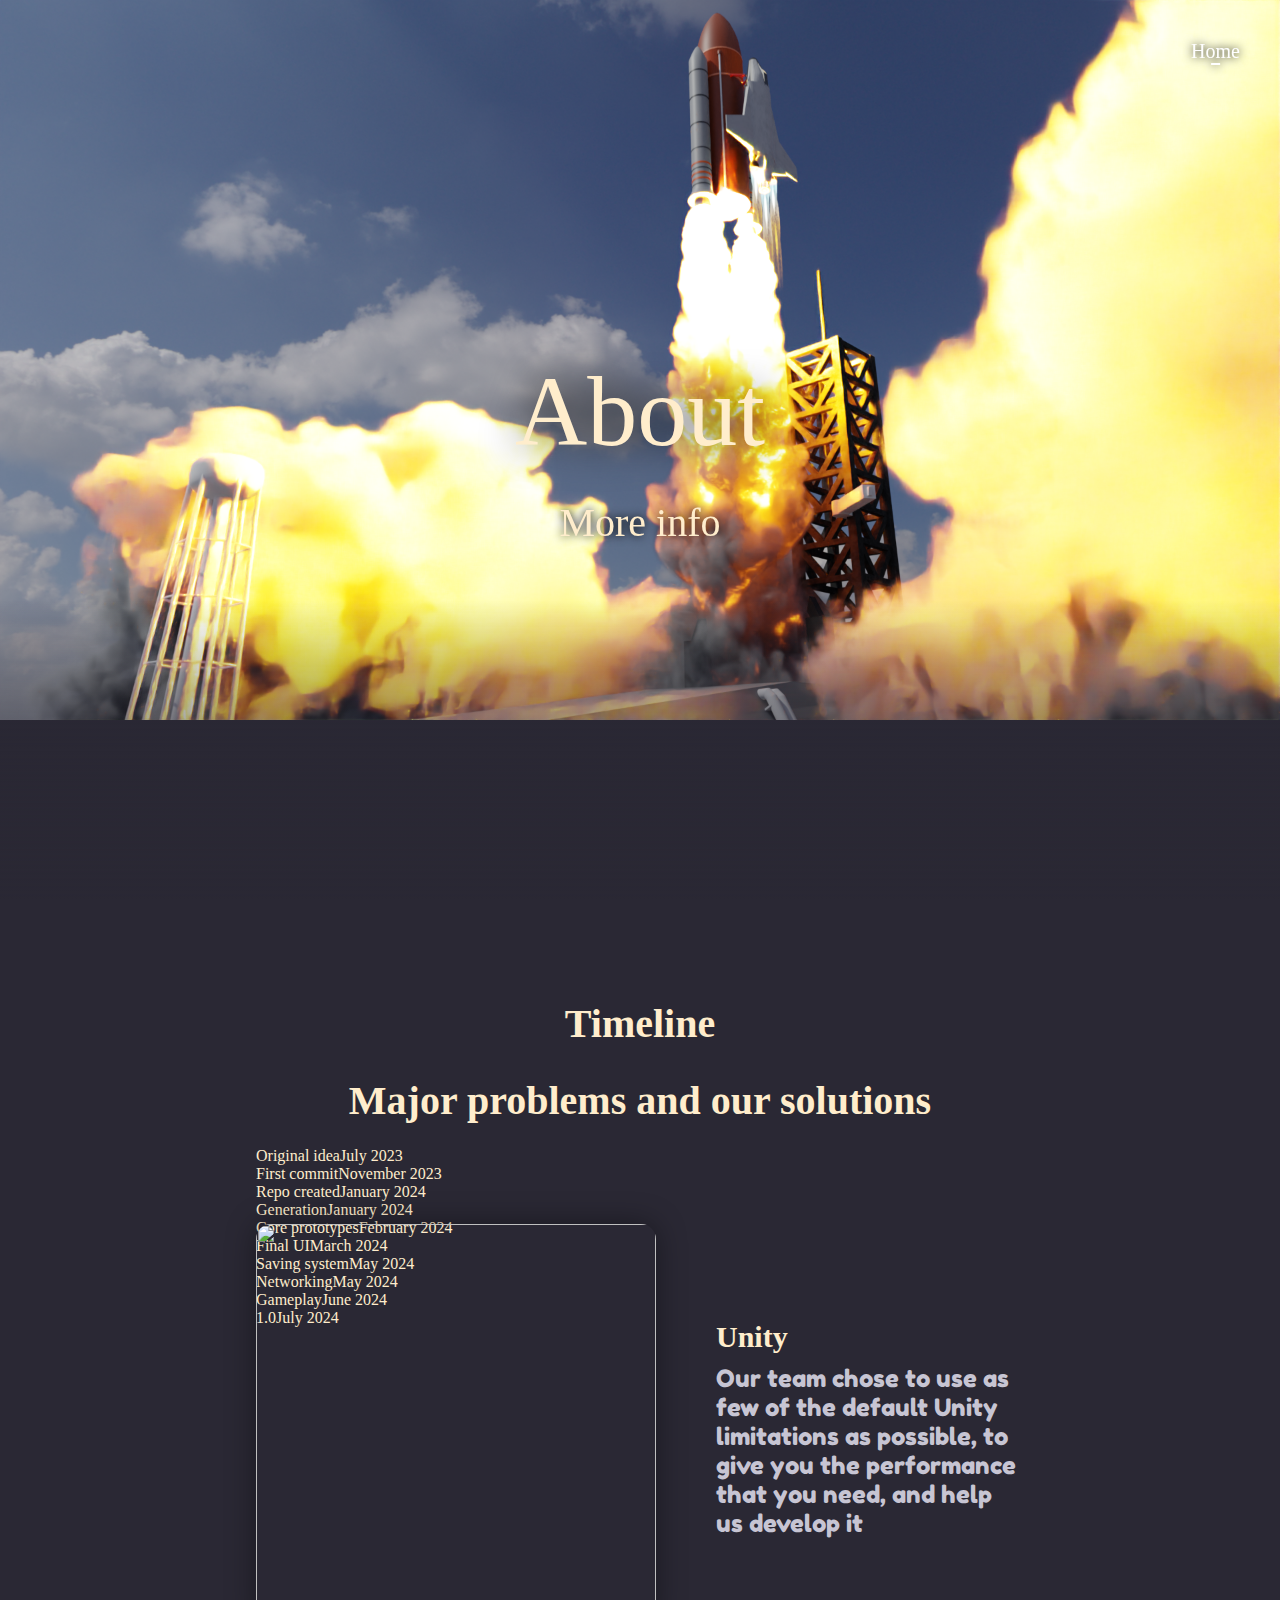
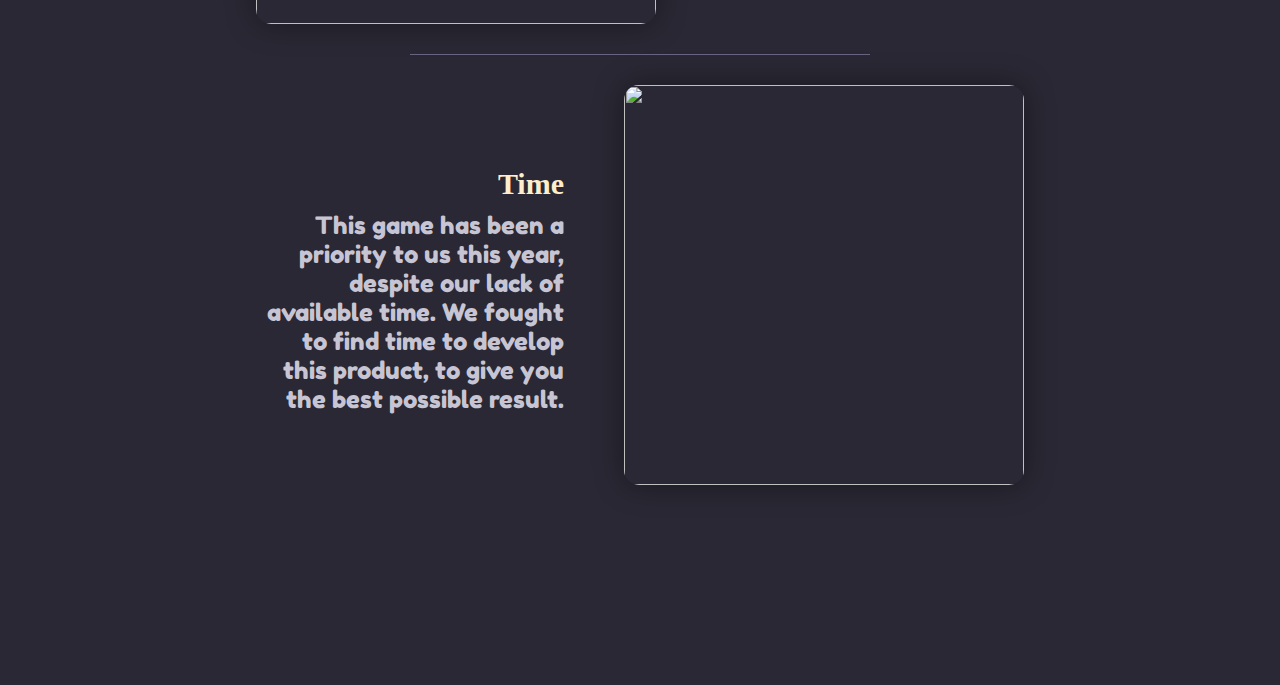
==== commit 6afeb274: "Added more images" ====
--- a/about/index.html
+++ b/about/index.html
@@ -1,14 +1,15 @@
 <html>
 	<head>
 		<title>IsoCraft Story - About</title>
-		<script src="../script.js?v=B0.2.3"></script>
-		<link rel="stylesheet" href="../style.css?v=B0.2.3">
+		<script src="../script.js?v=B0.4"></script>
+		<link rel="stylesheet" href="../style.css?v=B0.4">
+		<link rel="stylesheet" href="../timeline.css?v=B0.4">
 	</head>
 
 	<body onload="javascript:init()">
 		<div id="title">
 			<h1>About</h1>
-			<h2>Our team</h2>
+			<h2>More info</h2>
 			<div id="slide">
 				<div id="left"><img src="../images/liftoff.png"></div>
 				<div id="right"></div>
@@ -19,34 +20,32 @@
 		</div>
 		<div id="main">
 			<div id="slide-cover"></div>
-			<h3>About us</h3>
+
+			<h3>Timeline</h3>
+			<div class="timeline">
+				<div>
+					<div style="--x: 0%"><span>Original idea</span><span>July 2023</span></div>
+					<div style="--x: 15%" class="i"><span>First commit</span><span>November 2023</span></div>
+					<div style="--x: 25%"><span>Repo created</span><span>January 2024</span></div>
+					<div style="--x: 35%" class="i"><span>Generation</span><span>January 2024</span></div>
+					<div style="--x: 45%"><span>Core prototypes</span><span>February 2024</span></div>
+					<div style="--x: 55%" class="i"><span>Final UI</span><span>March 2024</span></div>
+					<div style="--x: 70%"><span>Saving system</span><span>May 2024</span></div>
+					<div style="--x: 80%" class="i"><span>Networking</span><span>May 2024</span></div>
+					<div style="--x: 90%"><span>Gameplay</span><span>June 2024</span></div>
+					<div style="--x: 100%" class="i"><span>1.0</span><span>July 2024</span></div>
+				</div>
+			</div>
+
+			<h3>Major problems and our solutions</h3>
 			<div class="flex">
-				<div><img src="../images/multi.png"></div>
-				<p><strong>Nicolas</strong>IT student. Does his best to do his best.</p>
+				<div><img src="../images/unity.png"></div>
+				<p><strong>Unity</strong>Our team chose to use as few of the default Unity limitations as possible, to give you the performance that you need, and help us develop it</p>
 			</div>
 			<div class="line"></div>
 			<div class="flex">
-				<p class="right"><strong>Romain</strong>"Le cormoran n'est pas l'apanage de la vérité."</p>
-				<div><img src="../images/chest.png"></div>
-			</div>
-			<div class="line"></div>
-			<div class="flex">
-				<div><img src="../images/crash.png"></div>
-				<p><strong>Raphaël</strong>Fan of networking and blender.<br /><a href="github.com/RaphoufouLeFou">Profile</a></p>
-			</div>
-			<div class="line"></div>
-			<div class="flex">
-				<p class="right"><strong>Léo</strong>I wrote like 90% of the code so tell me if you see any bugs, I'll fix em quick.<br /><a href="github.com/d-002">Profile</a></p>
-				<div><img src="../images/craft.png"></div>
-			</div>
-
-			<div class="lighter">
-				<h4>Documents</h4>
-				<div class="flex">
-					<a href="../documents/tbos.pdf" class="button">TBoS</a>
-					<a href="../documents/defense1.pdf" class="button">First defense</a>
-					<a href="../documents/defense2.pdf" class="button">Final defense</a>
-				</div>
+				<p class="right"><strong>Time</strong>This game has been a priority to us this year, despite our lack of available time. We fought to find time to develop this product, to give you the best possible result.</p>
+				<div><img src="../images/timetable.jpg"></div>
 			</div>
 
 			<div id="margin"></div>
@@ -55,3 +54,4 @@
 </html>
 
 
+
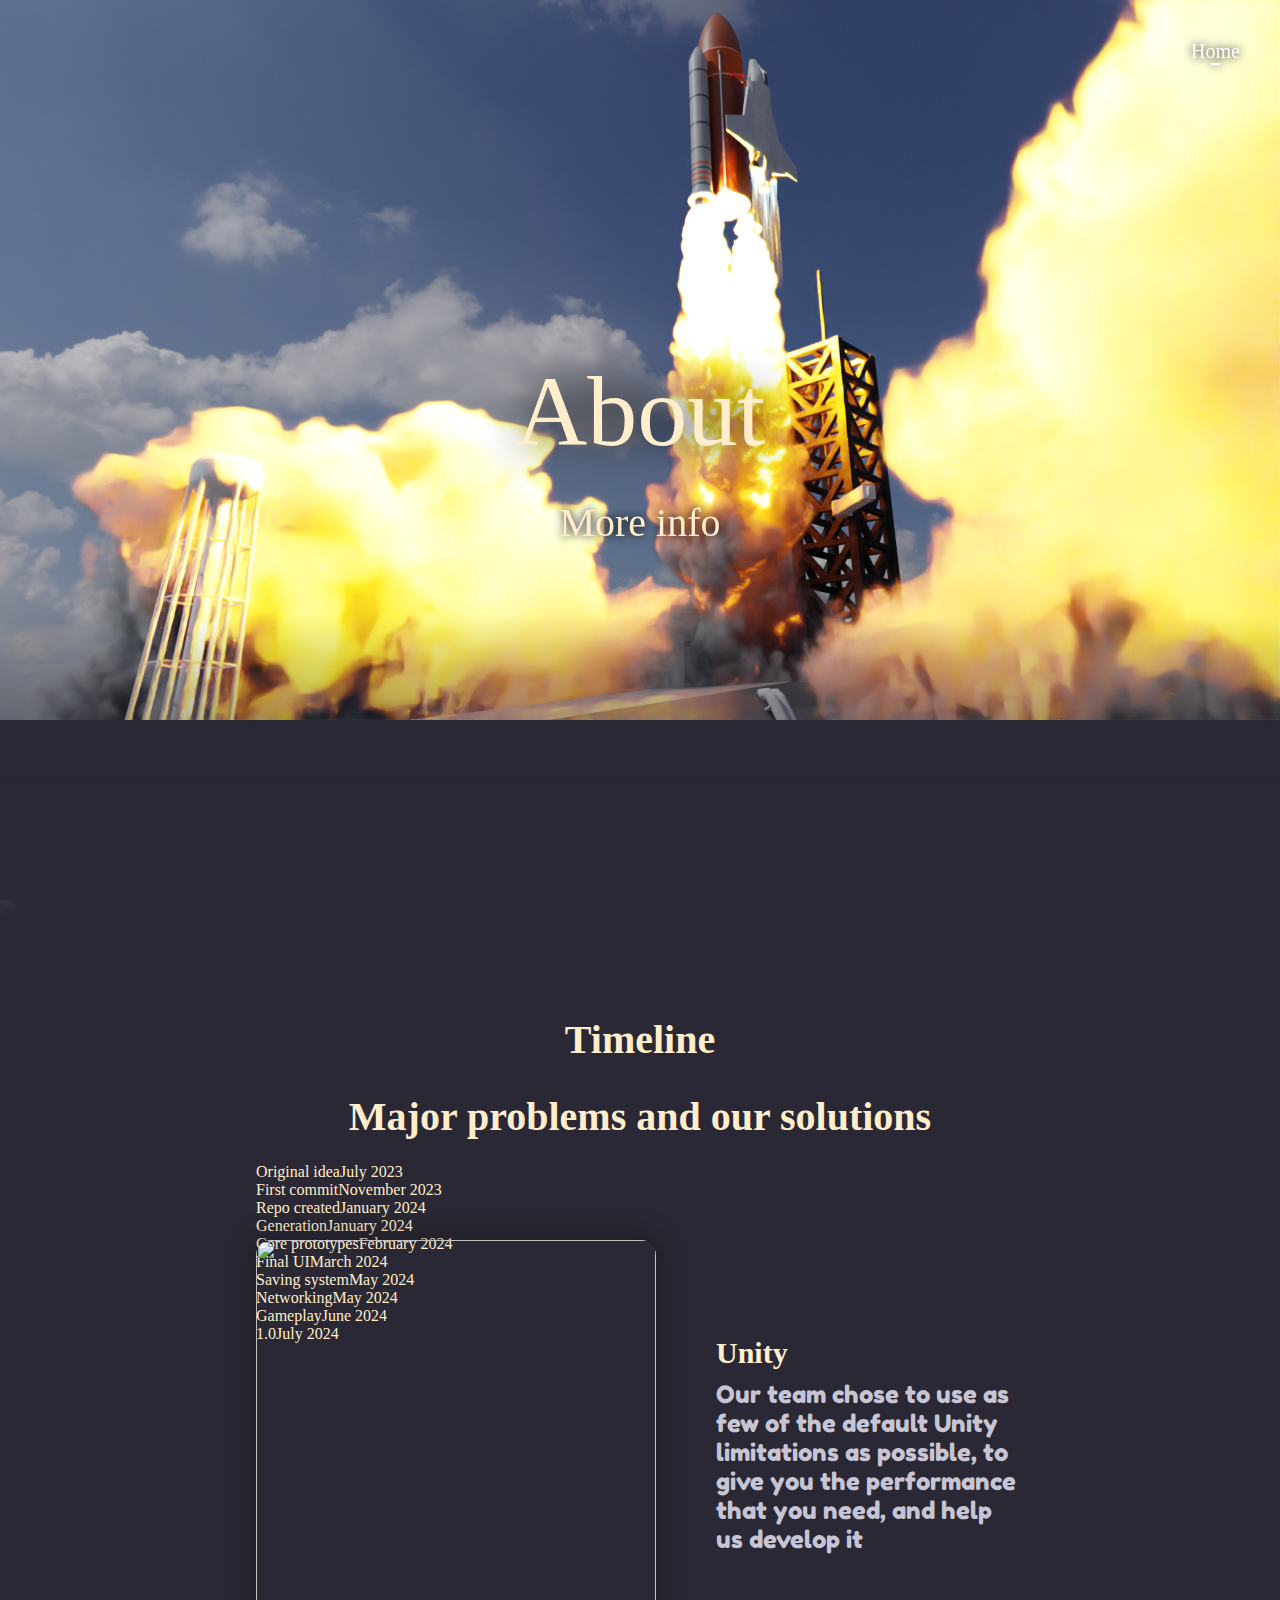
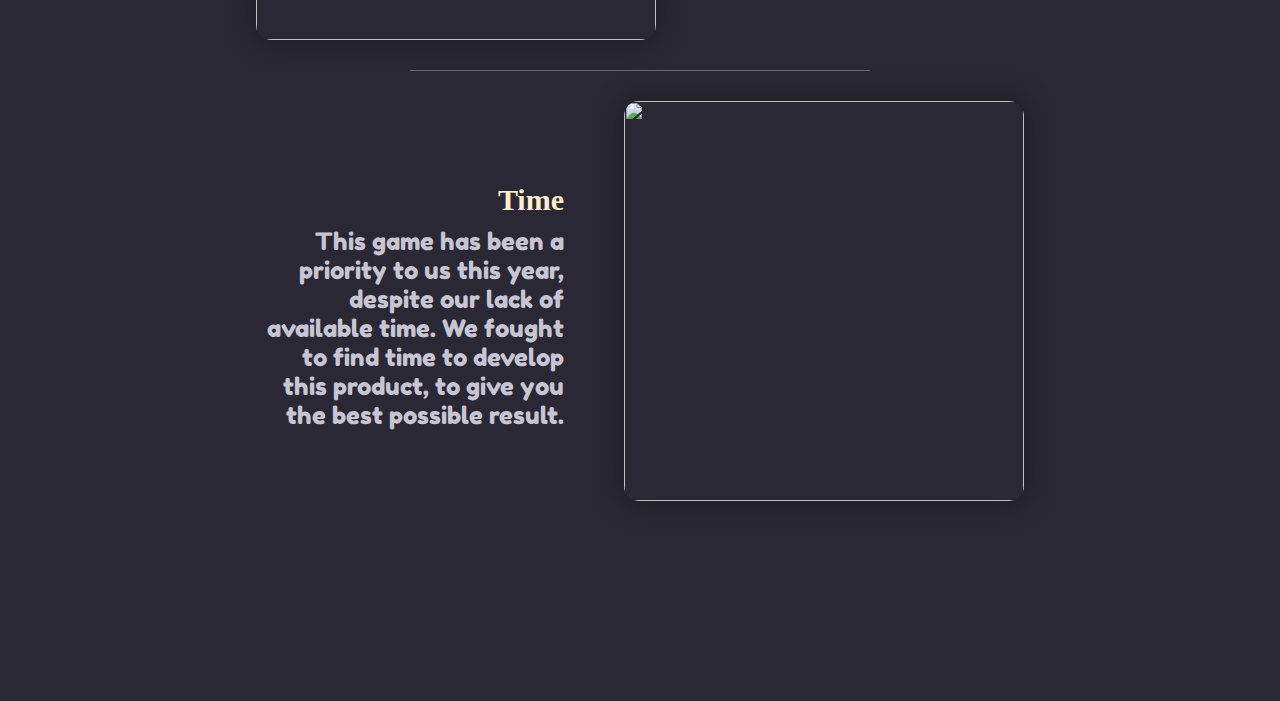
==== commit e0289179: "Changed link, version bump" ====
--- a/about/index.html
+++ b/about/index.html
@@ -1,9 +1,9 @@
 <html>
 	<head>
 		<title>IsoCraft Story - About</title>
-		<script src="../script.js?v=B0.4"></script>
-		<link rel="stylesheet" href="../style.css?v=B0.4">
-		<link rel="stylesheet" href="../timeline.css?v=B0.4">
+		<script src="../script.js?v=1.1"></script>
+		<link rel="stylesheet" href="../style.css?v=1.1">
+		<link rel="stylesheet" href="../timeline.css?v=1.1">
 	</head>
 
 	<body onload="javascript:init()">
@@ -15,6 +15,7 @@
 				<div id="right"></div>
 			</div>
 		</div>
+		<img src="../images/warpzone.png" id="logo">
 		<div id="menu">
 			<a href="..">Home</a>
 		</div>
@@ -55,3 +56,6 @@
 
 
 
+
+
+
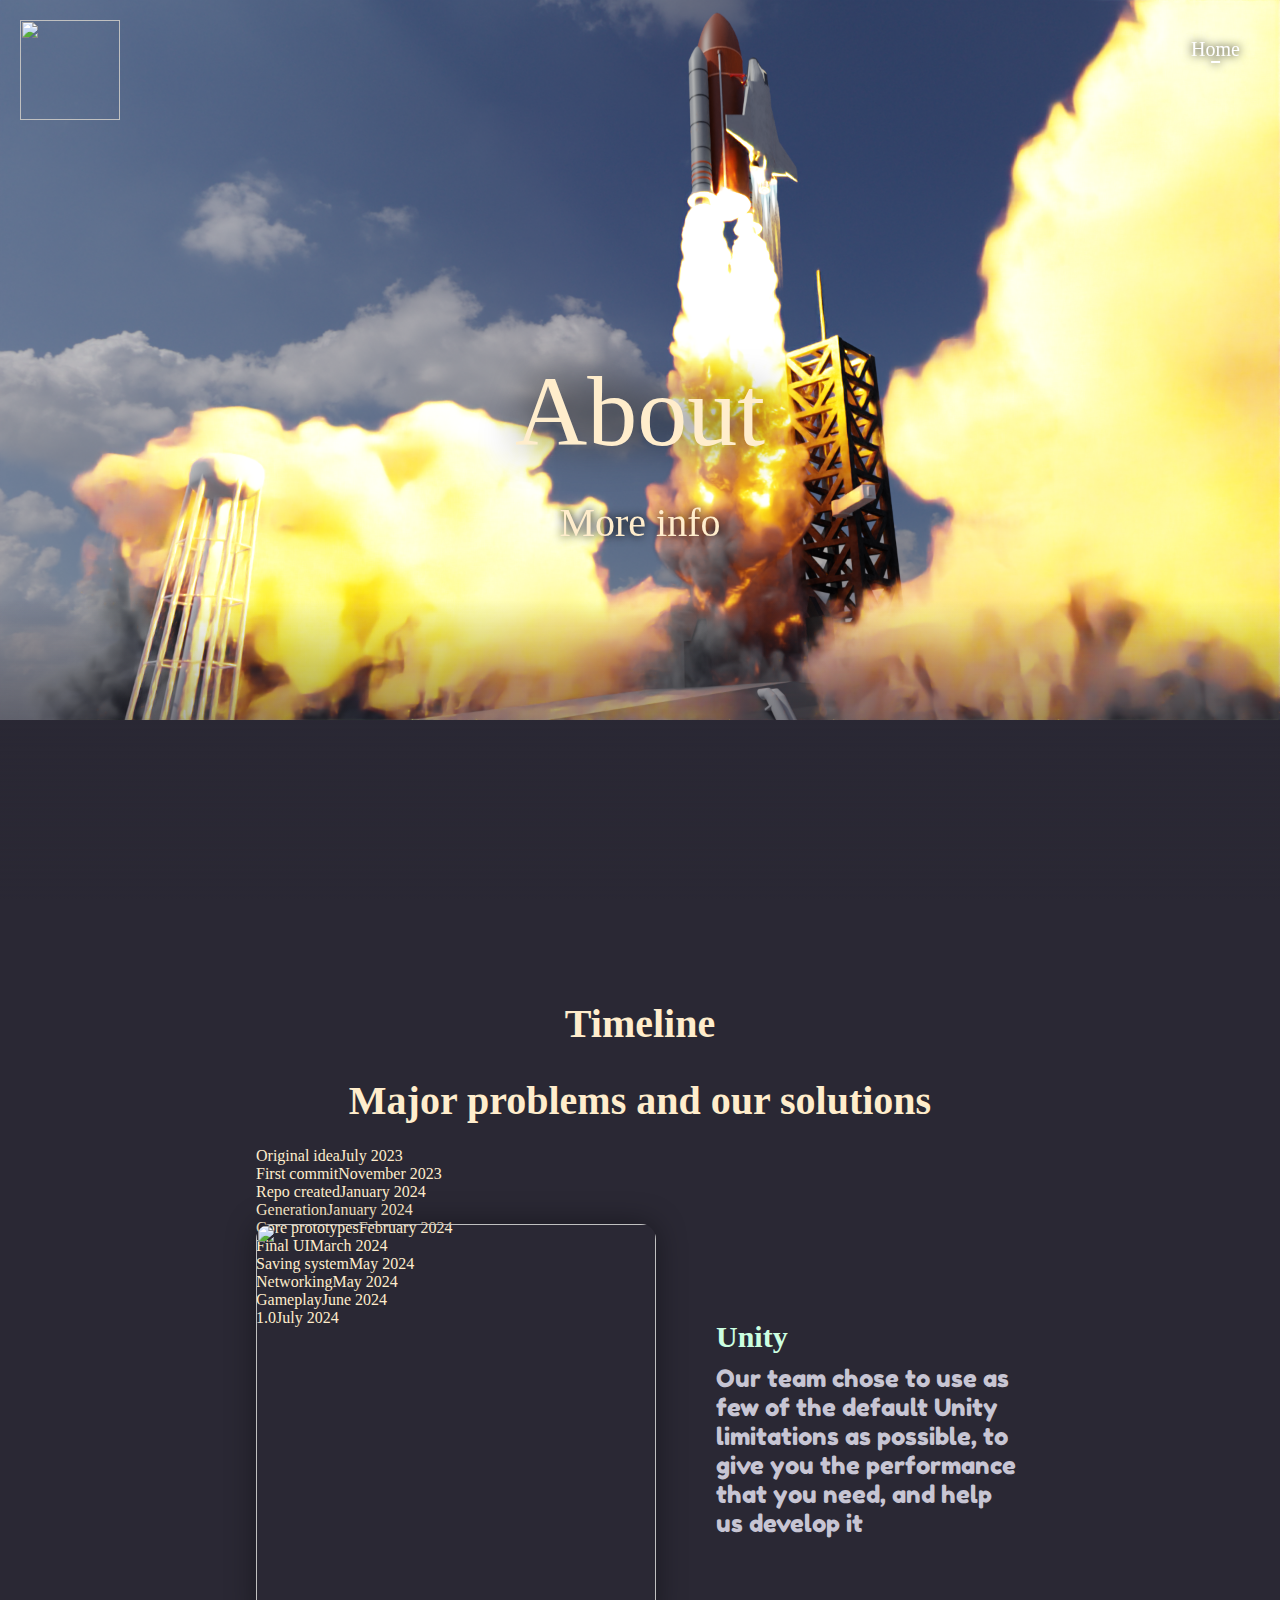
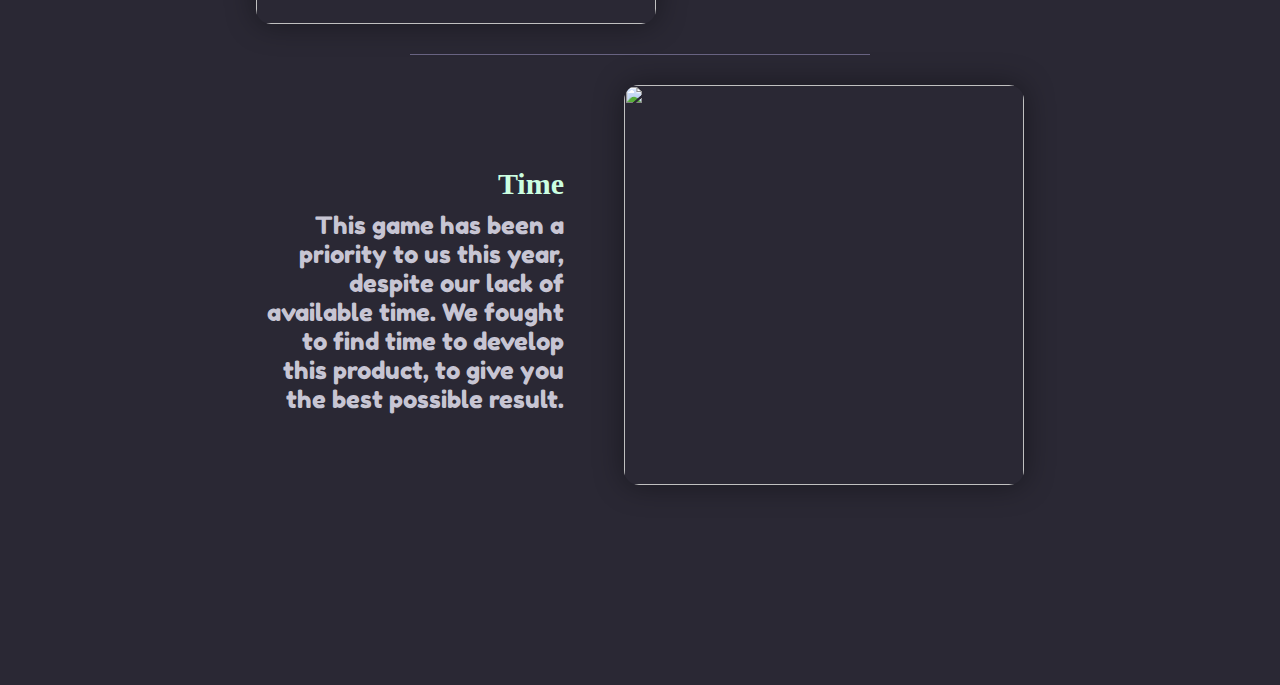
==== commit 74b0afd9: "Added popup to go see Steam page" ====
--- a/about/index.html
+++ b/about/index.html
@@ -1,9 +1,9 @@
 <html>
 	<head>
 		<title>IsoCraft Story - About</title>
-		<script src="../script.js?v=1.1"></script>
-		<link rel="stylesheet" href="../style.css?v=1.1">
-		<link rel="stylesheet" href="../timeline.css?v=1.1">
+		<script src="../script.js?v=1.1.1"></script>
+		<link rel="stylesheet" href="../style.css?v=1.1.1">
+		<link rel="stylesheet" href="../timeline.css?v=1.1.1">
 	</head>
 
 	<body onload="javascript:init()">
@@ -59,3 +59,4 @@
 
 
 
+
--- a/style.css
+++ b/style.css
@@ -102,11 +102,15 @@
 	position: fixed;
 	top: 0;
 	right: 0;
-
-	display: flex;
+	z-index: 1;
+
+	display: flex;
+	align-items: center;
 	gap: 40px;
 
-	margin: 40px;
+	margin: 0 40px;
+	
+	height: 100px;
 }
 
 #menu>a {
@@ -140,6 +144,16 @@
 	width: 100%;
 }
 
+#logo {
+	position: fixed;
+	top: 20px;
+	left: 20px;
+
+	z-index: 1;
+
+	width: 100px;
+}
+
 #main {
 	position: absolute;
 
@@ -171,9 +185,10 @@
 
 h4 {
 	margin: 0;
-}
-
-#main div.flex {
+	margin-bottom: 40px;
+}
+
+:is(#main, #popup) div.flex {
 	display: flex;
 	justify-content: center;
 	align-items: center;
@@ -181,7 +196,7 @@
 	gap: 60px;
 }
 
-p {
+p, a {
 	color: #c7c5d3;
 	font-family: "fredoka";
 	font-size: 24px;
@@ -195,7 +210,7 @@
 
 	font-family: "times";
 	font-size: 30px;
-	color: #ffedcc;
+	color: #ccffe1;
 }
 
 p.right, p.right strong {
@@ -206,7 +221,7 @@
 	display: flex;
 	justify-content: center;
 
-	max-width: -webkit-fill-available;
+	max-width: 65%;
 	flex-shrink: 0;
 	overflow: hidden;
 
@@ -249,6 +264,94 @@
 	background-color: #908f97;
 }
 
+.portfolio {
+	display: flex;
+	flex-direction: column;
+
+	justify-content: center;
+	gap: 30px;
+}
+
+.portfolio>div {
+	overflow: hidden;
+	display: flex;
+
+	justify-content: center;
+	gap: 30px;
+	flex-grow: 0;
+}
+
+.portfolio div div:has(img) {
+	overflow: hidden;
+	display: flex;
+
+	justify-content: center;
+	align-items: center;
+
+	flex-grow: 0;
+
+	border-radius: 10px;
+	box-shadow: 0 0 20px rgba(0, 0, 0, 0.4);
+
+	width: calc(50% - 15px);
+	height: 400px;
+}
+
+.portfolio img {
+	height: 100%;
+	flex-grow: 0;
+}
+
 #margin {
 	height: 150px;
 }
+
+a {
+	color: #ffedcc;
+	text-decoration: none;
+}
+
+a:not(.button):hover {
+	text-decoration: underline;
+}
+
+#popup {
+	transition: 0.5s filter;
+
+	position: fixed;
+	top: 0;
+	left: 0;
+	z-index: 1;
+	width: 100%;
+	height: 100%;
+
+	backdrop-filter: blur(10px);
+	background-color: #0005;
+}
+
+#popup>div {
+	position: fixed;
+	top: 50%;
+	left: 50%;
+	transform: translate(-50%, -50%);
+
+	min-width: 50%;
+	min-height: 30%;
+	padding: 40px;
+
+	border-radius: 20px;
+	box-shadow: 0 0 20px black;
+	background-color: #c7c5d3;
+	color: #2a2834;
+}
+
+#popup p {
+	color: #2a2834;
+	text-align: center;
+
+	font-size: 20px;
+}
+
+#popup.hide {
+	filter: opacity(0);
+}
